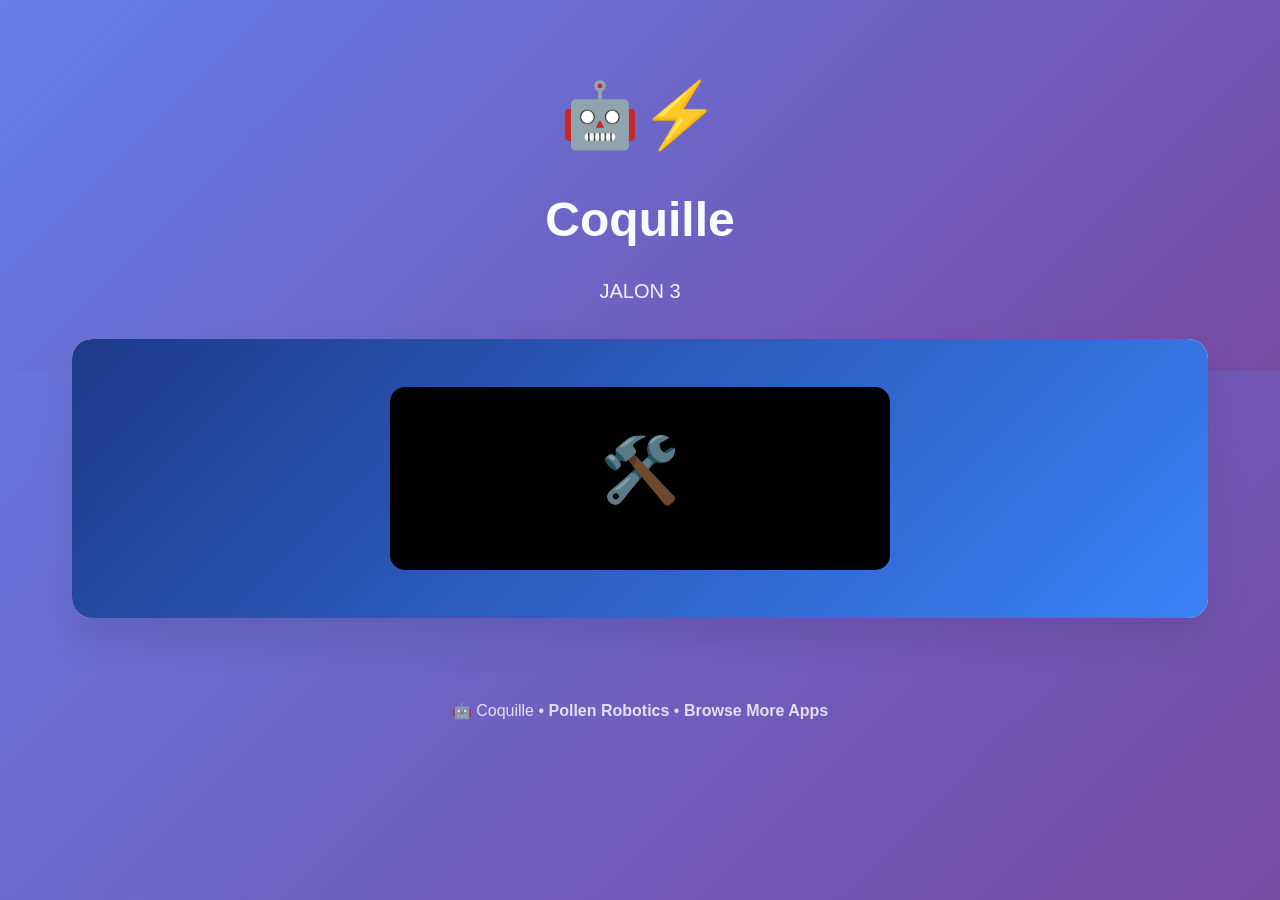
==== index.html @ ab1fe57e "Jalon 1 final : Code complet (PDF et videos ignores)" ====
<!doctype html>
<html>

<head>
	<meta charset="utf-8" />
	<meta name="viewport" content="width=device-width" />
	<title> Coquille </title>
	<link rel="stylesheet" href="style.css" />
</head>

<body>
	<div class="hero">
		<div class="hero-content">
			<div class="app-icon">🤖⚡</div>
			<h1> Coquille </h1>
			<p class="tagline">JALON 3</p>
		</div>
	</div>

	<div class="container">
		<div class="main-card">
			<div class="app-preview">
				<div class="preview-image">
					<div class="camera-feed">🛠️</div>
				</div>
			</div>
		</div>
	</div>

	<div class="footer">
		<p>
			🤖 Coquille •
			<a href="https://github.com/pollen-robotics" target="_blank">Pollen Robotics</a> •
			<a href="https://huggingface.co/spaces/pollen-robotics/reachy-mini-landing-page#apps" target="_blank">Browse
				More
				Apps</a>
		</p>
	</div>
</body>

</html>
---- style.css ----
* {
	margin: 0;
	padding: 0;
	box-sizing: border-box;
}

body {
	font-family: -apple-system, BlinkMacSystemFont, "Segoe UI", Roboto, "Helvetica Neue", Arial, sans-serif;
	line-height: 1.6;
	color: #333;
	background: linear-gradient(135deg, #667eea 0%, #764ba2 100%);
	min-height: 100vh;
}

.hero {
	background: linear-gradient(135deg, #667eea 0%, #764ba2 100%);
	color: white;
	padding: 4rem 2rem;
	text-align: center;
}

.hero-content {
	max-width: 800px;
	margin: 0 auto;
}

.app-icon {
	font-size: 4rem;
	margin-bottom: 1rem;
	display: inline-block;
}

.hero h1 {
	font-size: 3rem;
	font-weight: 700;
	margin-bottom: 1rem;
	background: linear-gradient(45deg, #fff, #f0f9ff);
	background-clip: text;
	-webkit-background-clip: text;
	-webkit-text-fill-color: transparent;
}

.tagline {
	font-size: 1.25rem;
	opacity: 0.9;
	max-width: 600px;
	margin: 0 auto;
}

.container {
	max-width: 1200px;
	margin: 0 auto;
	padding: 0 2rem;
	position: relative;
	z-index: 2;
}

.main-card {
	background: white;
	border-radius: 20px;
	box-shadow: 0 20px 40px rgba(0, 0, 0, 0.1);
	margin-top: -2rem;
	overflow: hidden;
	margin-bottom: 3rem;
}

.app-preview {
	background: linear-gradient(135deg, #1e3a8a, #3b82f6);
	padding: 3rem;
	color: white;
	text-align: center;
	position: relative;
}

.preview-image {
	background: #000;
	border-radius: 15px;
	padding: 2rem;
	max-width: 500px;
	margin: 0 auto;
	position: relative;
	overflow: hidden;
}

.camera-feed {
	font-size: 4rem;
	margin-bottom: 1rem;
	opacity: 0.7;
}

.detection-overlay {
	position: absolute;
	top: 50%;
	left: 50%;
	transform: translate(-50%, -50%);
	width: 100%;
}

.bbox {
	background: rgba(34, 197, 94, 0.9);
	color: white;
	padding: 0.5rem 1rem;
	border-radius: 8px;
	font-size: 0.9rem;
	font-weight: 600;
	margin: 0.5rem;
	display: inline-block;
	border: 2px solid #22c55e;
}

.app-details {
	padding: 3rem;
}

.app-details h2 {
	font-size: 2rem;
	color: #1e293b;
	margin-bottom: 2rem;
	text-align: center;
}

.template-info {
	display: grid;
	grid-template-columns: repeat(auto-fit, minmax(300px, 1fr));
	gap: 2rem;
	margin-bottom: 3rem;
}

.info-box {
	background: #f0f9ff;
	border: 2px solid #e0f2fe;
	border-radius: 12px;
	padding: 2rem;
}

.info-box h3 {
	color: #0c4a6e;
	margin-bottom: 1rem;
	font-size: 1.2rem;
}

.info-box p {
	color: #0369a1;
	line-height: 1.6;
}

.how-to-use {
	background: #fefce8;
	border: 2px solid #fde047;
	border-radius: 12px;
	padding: 2rem;
	margin-top: 3rem;
}

.how-to-use h3 {
	color: #a16207;
	margin-bottom: 1.5rem;
	font-size: 1.3rem;
	text-align: center;
}

.steps {
	display: flex;
	flex-direction: column;
	gap: 1.5rem;
}

.step {
	display: flex;
	align-items: flex-start;
	gap: 1rem;
}

.step-number {
	background: #eab308;
	color: white;
	width: 2rem;
	height: 2rem;
	border-radius: 50%;
	display: flex;
	align-items: center;
	justify-content: center;
	font-weight: bold;
	flex-shrink: 0;
}

.step h4 {
	color: #a16207;
	margin-bottom: 0.5rem;
	font-size: 1.1rem;
}

.step p {
	color: #ca8a04;
}

.download-card {
	background: white;
	border-radius: 20px;
	box-shadow: 0 20px 40px rgba(0, 0, 0, 0.1);
	padding: 3rem;
	text-align: center;
}

.download-card h2 {
	font-size: 2rem;
	color: #1e293b;
	margin-bottom: 1rem;
}

.download-card>p {
	color: #64748b;
	font-size: 1.1rem;
	margin-bottom: 2rem;
}

.dashboard-config {
	margin-bottom: 2rem;
	text-align: left;
	max-width: 400px;
	margin-left: auto;
	margin-right: auto;
}

.dashboard-config label {
	display: block;
	color: #374151;
	font-weight: 600;
	margin-bottom: 0.5rem;
}

.dashboard-config input {
	width: 100%;
	padding: 0.75rem 1rem;
	border: 2px solid #e5e7eb;
	border-radius: 8px;
	font-size: 0.95rem;
	transition: border-color 0.2s;
}

.dashboard-config input:focus {
	outline: none;
	border-color: #667eea;
}

.install-btn {
	background: linear-gradient(135deg, #667eea, #764ba2);
	color: white;
	border: none;
	padding: 1.25rem 3rem;
	border-radius: 16px;
	font-size: 1.2rem;
	font-weight: 700;
	cursor: pointer;
	transition: all 0.3s ease;
	display: inline-flex;
	align-items: center;
	gap: 0.75rem;
	margin-bottom: 2rem;
	box-shadow: 0 8px 25px rgba(102, 126, 234, 0.3);
}

.install-btn:hover:not(:disabled) {
	transform: translateY(-3px);
	box-shadow: 0 15px 35px rgba(102, 126, 234, 0.4);
}

.install-btn:disabled {
	opacity: 0.7;
	cursor: not-allowed;
	transform: none;
}

.manual-option {
	background: #f8fafc;
	border-radius: 12px;
	padding: 2rem;
	margin-top: 2rem;
}

.manual-option h3 {
	color: #1e293b;
	margin-bottom: 1rem;
	font-size: 1.2rem;
}

.manual-option>p {
	color: #64748b;
	margin-bottom: 1rem;
}

.btn-icon {
	font-size: 1.1rem;
}

.install-status {
	padding: 1rem;
	border-radius: 8px;
	font-size: 0.9rem;
	text-align: center;
	display: none;
	margin-top: 1rem;
}

.install-status.success {
	background: #dcfce7;
	color: #166534;
	border: 1px solid #bbf7d0;
}

.install-status.error {
	background: #fef2f2;
	color: #dc2626;
	border: 1px solid #fecaca;
}

.install-status.loading {
	background: #dbeafe;
	color: #1d4ed8;
	border: 1px solid #bfdbfe;
}

.install-status.info {
	background: #e0f2fe;
	color: #0369a1;
	border: 1px solid #7dd3fc;
}

.manual-install {
	background: #1f2937;
	border-radius: 8px;
	padding: 1rem;
	margin-bottom: 1rem;
	display: flex;
	align-items: center;
	gap: 1rem;
}

.manual-install code {
	color: #10b981;
	font-family: 'SF Mono', 'Monaco', 'Inconsolata', 'Roboto Mono', monospace;
	font-size: 0.85rem;
	flex: 1;
	overflow-x: auto;
}

.copy-btn {
	background: #374151;
	color: white;
	border: none;
	padding: 0.5rem 1rem;
	border-radius: 6px;
	font-size: 0.8rem;
	cursor: pointer;
	transition: background-color 0.2s;
}

.copy-btn:hover {
	background: #4b5563;
}

.manual-steps {
	color: #6b7280;
	font-size: 0.9rem;
	line-height: 1.8;
}

.footer {
	text-align: center;
	padding: 2rem;
	color: white;
	opacity: 0.8;
}

.footer a {
	color: white;
	text-decoration: none;
	font-weight: 600;
}

.footer a:hover {
	text-decoration: underline;
}

/* Responsive Design */
@media (max-width: 768px) {
	.hero {
		padding: 2rem 1rem;
	}

	.hero h1 {
		font-size: 2rem;
	}

	.container {
		padding: 0 1rem;
	}

	.app-details,
	.download-card {
		padding: 2rem;
	}

	.features-grid {
		grid-template-columns: 1fr;
	}

	.download-options {
		grid-template-columns: 1fr;
	}
}
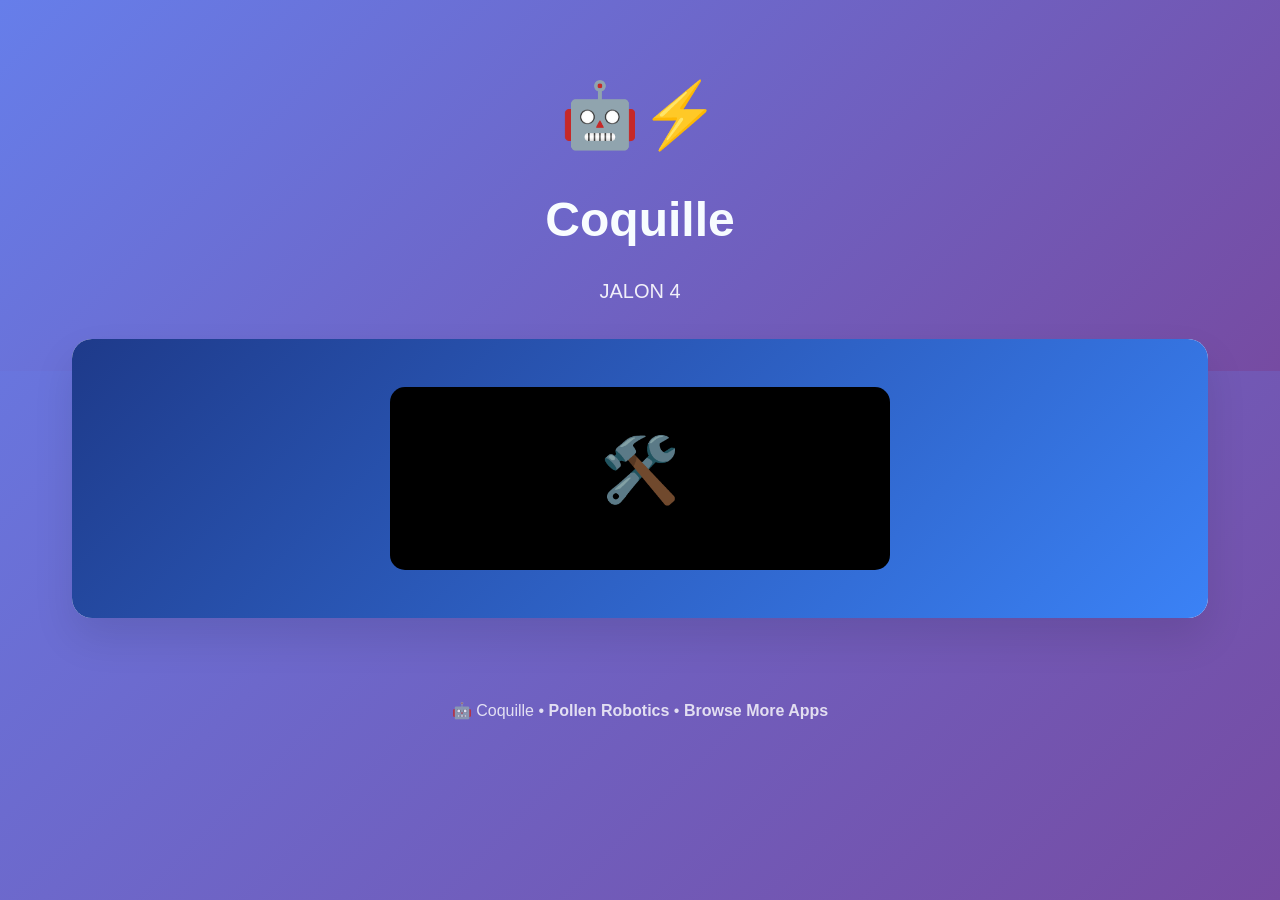
==== commit 7677ea81: "jalon 4" ====
--- a/index.html
+++ b/index.html
@@ -13,7 +13,7 @@
 		<div class="hero-content">
 			<div class="app-icon">🤖⚡</div>
 			<h1> Coquille </h1>
-			<p class="tagline">JALON 3</p>
+			<p class="tagline">JALON 4</p>
 		</div>
 	</div>
 
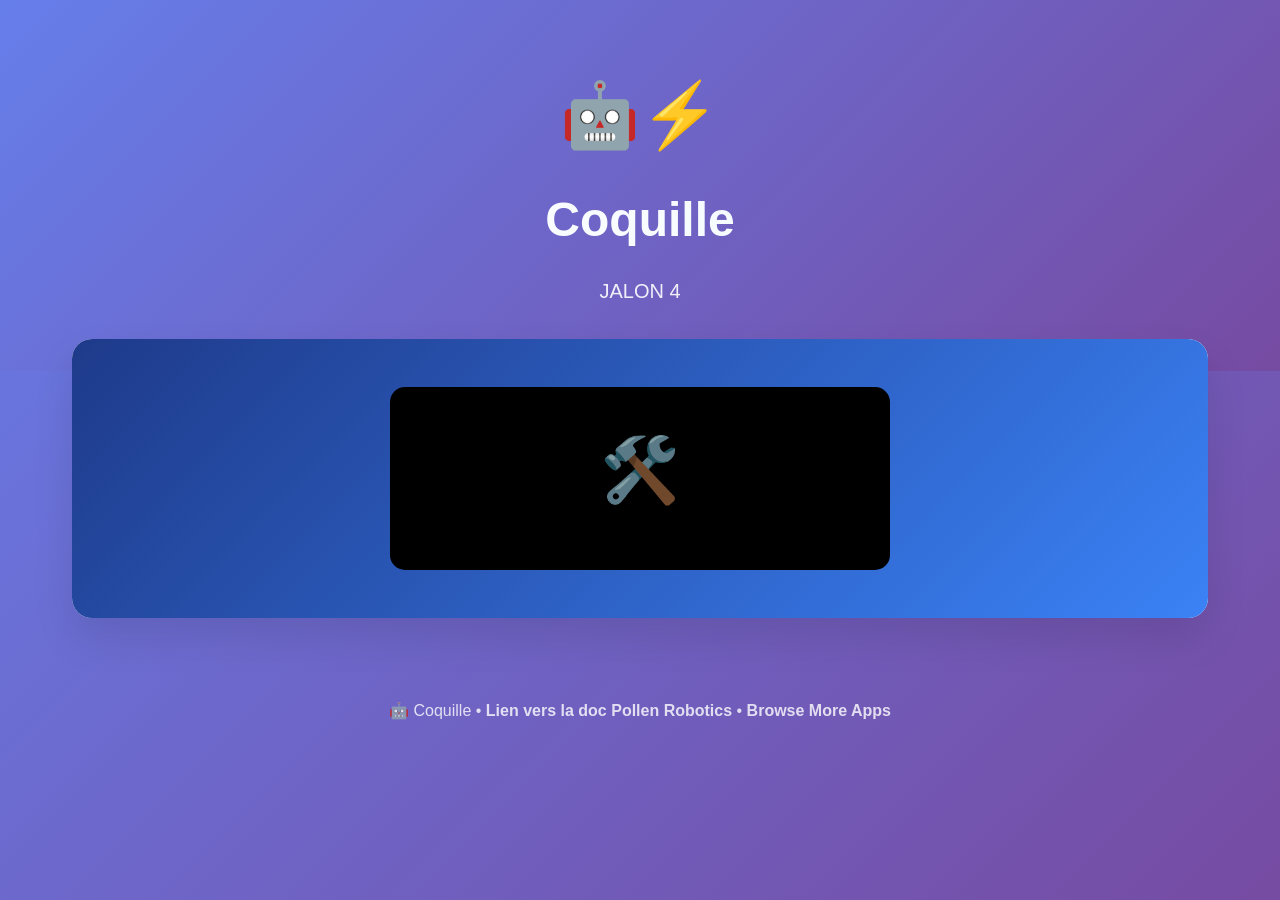
==== commit 63a90633: "Add documentation link and enable automatic video processing" ====
--- a/index.html
+++ b/index.html
@@ -30,6 +30,7 @@
 	<div class="footer">
 		<p>
 			🤖 Coquille •
+			<a href="" target="_blank">Lien vers la doc</a>
 			<a href="https://github.com/pollen-robotics" target="_blank">Pollen Robotics</a> •
 			<a href="https://huggingface.co/spaces/pollen-robotics/reachy-mini-landing-page#apps" target="_blank">Browse
 				More
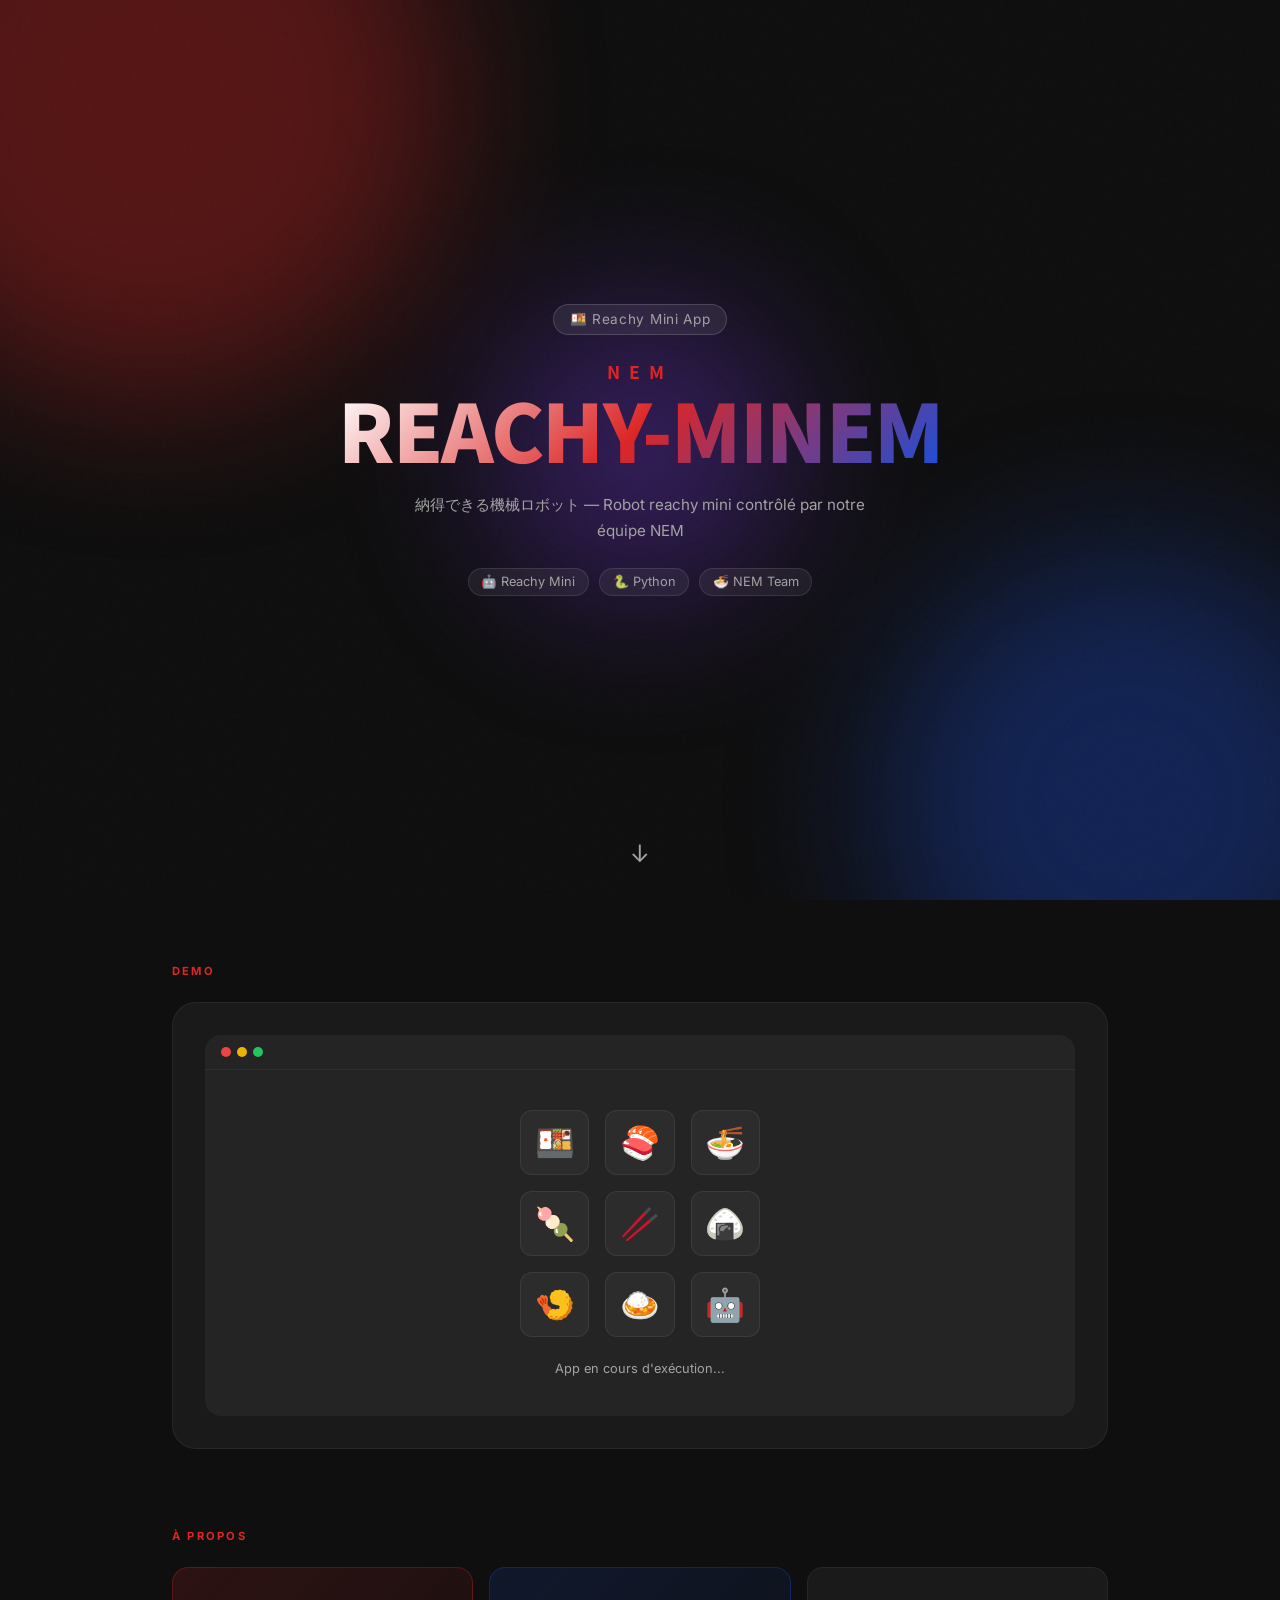
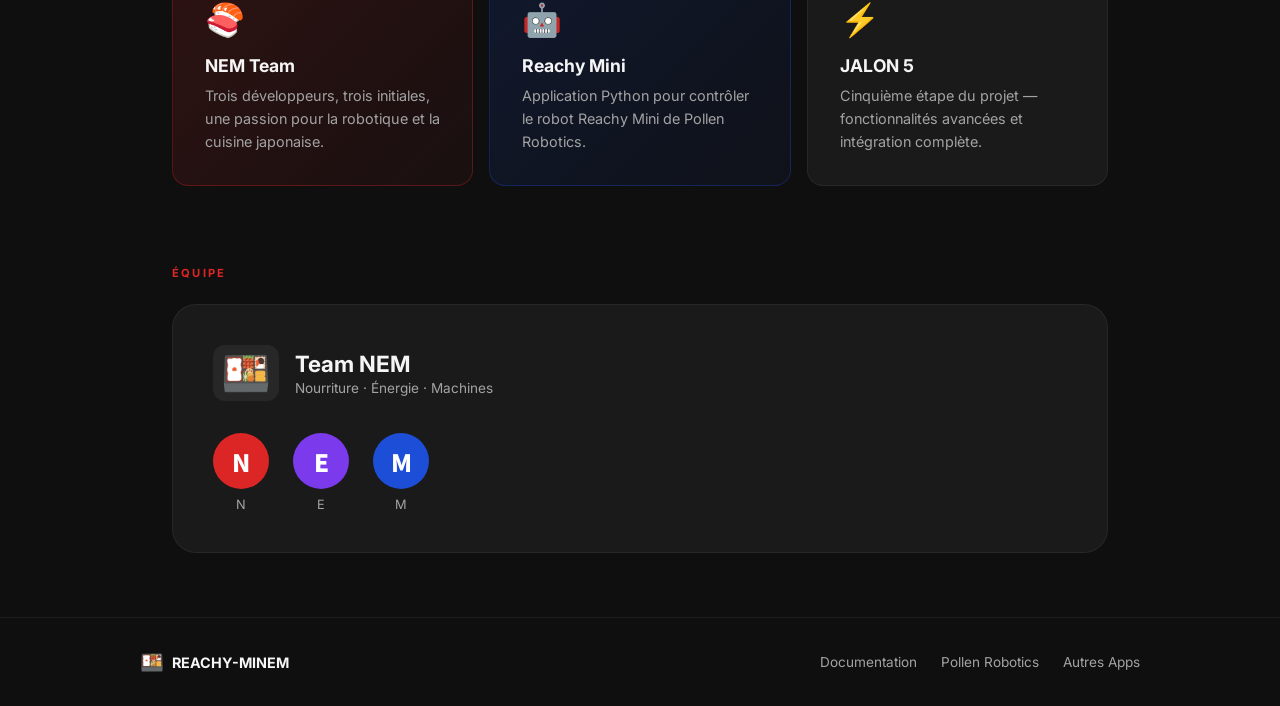
==== commit 9479c487: "interface web v1" ====
--- a/index.html
+++ b/index.html
@@ -1,42 +1,133 @@
 <!doctype html>
-<html>
+<html lang="fr">
 
 <head>
 	<meta charset="utf-8" />
-	<meta name="viewport" content="width=device-width" />
-	<title> Coquille </title>
+	<meta name="viewport" content="width=device-width, initial-scale=1.0" />
+	<title>REACHY-MINEM</title>
 	<link rel="stylesheet" href="style.css" />
+	<link href="https://fonts.googleapis.com/css2?family=Noto+Sans+JP:wght@400;700;900&family=Inter:wght@400;600;700&display=swap" rel="stylesheet">
 </head>
 
 <body>
-	<div class="hero">
+
+	<div class="noise-overlay"></div>
+
+	<header class="hero">
+		<div class="hero-bg">
+			<div class="circle c1"></div>
+			<div class="circle c2"></div>
+			<div class="circle c3"></div>
+		</div>
 		<div class="hero-content">
-			<div class="app-icon">🤖⚡</div>
-			<h1> Coquille </h1>
-			<p class="tagline">JALON 4</p>
+			<div class="badge">🍱 Reachy Mini App</div>
+			<h1 class="title">
+				<span class="title-nem">NEM</span>
+				<span class="title-main">REACHY-MINEM</span>
+			</h1>
+			<p class="subtitle">納得できる機械ロボット — Robot reachy mini contrôlé par notre équipe NEM</p>
+			<div class="tags">
+				<span class="tag">🤖 Reachy Mini</span>
+				<span class="tag">🐍 Python</span>
+				<span class="tag">🍜 NEM Team</span>
+			</div>
 		</div>
-	</div>
+		<div class="scroll-hint">↓</div>
+	</header>
 
-	<div class="container">
-		<div class="main-card">
-			<div class="app-preview">
-				<div class="preview-image">
-					<div class="camera-feed">🛠️</div>
+	<main class="container">
+
+		<section class="preview-section">
+			<div class="section-label">DEMO</div>
+			<div class="preview-card">
+				<div class="preview-inner">
+					<div class="preview-screen">
+						<div class="screen-dots">
+							<span></span><span></span><span></span>
+						</div>
+						<div class="screen-content">
+							<div class="food-grid">
+								<div class="food-item" style="--d:0s">🍱</div>
+								<div class="food-item" style="--d:.1s">🍣</div>
+								<div class="food-item" style="--d:.2s">🍜</div>
+								<div class="food-item" style="--d:.3s">🍡</div>
+								<div class="food-item" style="--d:.4s">🥢</div>
+								<div class="food-item" style="--d:.5s">🍙</div>
+								<div class="food-item" style="--d:.6s">🍤</div>
+								<div class="food-item" style="--d:.7s">🍛</div>
+								<div class="food-item" style="--d:.8s">🤖</div>
+							</div>
+							<p class="screen-caption">App en cours d'exécution...</p>
+						</div>
+					</div>
 				</div>
 			</div>
+		</section>
+
+		<section class="info-section">
+			<div class="section-label">À PROPOS</div>
+			<div class="info-grid">
+				<div class="info-card red">
+					<div class="info-icon">🍣</div>
+					<h3>NEM Team</h3>
+					<p>Trois développeurs, trois initiales, une passion pour la robotique et la cuisine japonaise.</p>
+				</div>
+				<div class="info-card blue">
+					<div class="info-icon">🤖</div>
+					<h3>Reachy Mini</h3>
+					<p>Application Python pour contrôler le robot Reachy Mini de Pollen Robotics.</p>
+				</div>
+				<div class="info-card dark">
+					<div class="info-icon">⚡</div>
+					<h3>JALON 5</h3>
+					<p>Cinquième étape du projet — fonctionnalités avancées et intégration complète.</p>
+				</div>
+			</div>
+		</section>
+
+		<section class="team-section">
+			<div class="section-label">ÉQUIPE</div>
+			<div class="team-card">
+				<div class="team-header">
+					<span class="team-emoji">🍱</span>
+					<div>
+						<h2>Team NEM</h2>
+						<p>Nourriture · Énergie · Machines</p>
+					</div>
+				</div>
+				<div class="team-members">
+					<div class="member">
+						<div class="member-avatar" style="background: var(--red)">N</div>
+						<span>N</span>
+					</div>
+					<div class="member">
+						<div class="member-avatar" style="background: #7c3aed">E</div>
+						<span>E</span>
+					</div>
+					<div class="member">
+						<div class="member-avatar" style="background: var(--blue)">M</div>
+						<span>M</span>
+					</div>
+				</div>
+			</div>
+		</section>
+
+	</main>
+
+	<footer class="footer">
+		<div class="footer-inner">
+			<div class="footer-brand">
+				<span class="footer-emoji">🍱</span>
+				<span>REACHY-MINEM</span>
+			</div>
+			<div class="footer-links">
+				<a href="" target="_blank">Documentation</a>
+				<a href="https://github.com/pollen-robotics" target="_blank">Pollen Robotics</a>
+				<a href="https://huggingface.co/spaces/pollen-robotics/reachy-mini-landing-page#apps" target="_blank">Autres Apps</a>
+			</div>
 		</div>
-	</div>
+	</footer>
 
-	<div class="footer">
-		<p>
-			🤖 Coquille •
-			<a href="" target="_blank">Lien vers la doc</a>
-			<a href="https://github.com/pollen-robotics" target="_blank">Pollen Robotics</a> •
-			<a href="https://huggingface.co/spaces/pollen-robotics/reachy-mini-landing-page#apps" target="_blank">Browse
-				More
-				Apps</a>
-		</p>
-	</div>
 </body>
 
-</html>+</html>
--- a/style.css
+++ b/style.css
@@ -1,3 +1,16 @@
+:root {
+	--red: #dc2626;
+	--red-dark: #991b1b;
+	--blue: #1d4ed8;
+	--blue-dark: #1e3a8a;
+	--dark: #0f0f0f;
+	--dark2: #1a1a1a;
+	--dark3: #242424;
+	--text: #f5f5f5;
+	--text-muted: #a3a3a3;
+	--radius: 16px;
+}
+
 * {
 	margin: 0;
 	padding: 0;
@@ -5,407 +18,438 @@
 }
 
 body {
-	font-family: -apple-system, BlinkMacSystemFont, "Segoe UI", Roboto, "Helvetica Neue", Arial, sans-serif;
-	line-height: 1.6;
-	color: #333;
-	background: linear-gradient(135deg, #667eea 0%, #764ba2 100%);
+	font-family: 'Inter', -apple-system, BlinkMacSystemFont, sans-serif;
+	background: var(--dark);
+	color: var(--text);
 	min-height: 100vh;
-}
+	overflow-x: hidden;
+}
+
+/* Bruit de fond subtil */
+.noise-overlay {
+	position: fixed;
+	inset: 0;
+	background-image: url("data:image/svg+xml,%3Csvg viewBox='0 0 256 256' xmlns='http://www.w3.org/2000/svg'%3E%3Cfilter id='noise'%3E%3CfeTurbulence type='fractalNoise' baseFrequency='0.9' numOctaves='4' stitchTiles='stitch'/%3E%3C/filter%3E%3Crect width='100%25' height='100%25' filter='url(%23noise)' opacity='0.03'/%3E%3C/svg%3E");
+	pointer-events: none;
+	z-index: 0;
+	opacity: 0.4;
+}
+
+/* ── HERO ─────────────────────────────────── */
 
 .hero {
-	background: linear-gradient(135deg, #667eea 0%, #764ba2 100%);
-	color: white;
+	position: relative;
+	min-height: 100vh;
+	display: flex;
+	flex-direction: column;
+	align-items: center;
+	justify-content: center;
+	text-align: center;
 	padding: 4rem 2rem;
-	text-align: center;
-}
-
-.hero-content {
-	max-width: 800px;
-	margin: 0 auto;
-}
-
-.app-icon {
-	font-size: 4rem;
-	margin-bottom: 1rem;
-	display: inline-block;
-}
-
-.hero h1 {
-	font-size: 3rem;
-	font-weight: 700;
-	margin-bottom: 1rem;
-	background: linear-gradient(45deg, #fff, #f0f9ff);
-	background-clip: text;
-	-webkit-background-clip: text;
-	-webkit-text-fill-color: transparent;
-}
-
-.tagline {
-	font-size: 1.25rem;
-	opacity: 0.9;
-	max-width: 600px;
-	margin: 0 auto;
-}
-
-.container {
-	max-width: 1200px;
-	margin: 0 auto;
-	padding: 0 2rem;
-	position: relative;
-	z-index: 2;
-}
-
-.main-card {
-	background: white;
-	border-radius: 20px;
-	box-shadow: 0 20px 40px rgba(0, 0, 0, 0.1);
-	margin-top: -2rem;
 	overflow: hidden;
-	margin-bottom: 3rem;
-}
-
-.app-preview {
-	background: linear-gradient(135deg, #1e3a8a, #3b82f6);
-	padding: 3rem;
-	color: white;
-	text-align: center;
-	position: relative;
-}
-
-.preview-image {
-	background: #000;
-	border-radius: 15px;
-	padding: 2rem;
-	max-width: 500px;
-	margin: 0 auto;
-	position: relative;
-	overflow: hidden;
-}
-
-.camera-feed {
-	font-size: 4rem;
-	margin-bottom: 1rem;
-	opacity: 0.7;
-}
-
-.detection-overlay {
+}
+
+.hero-bg {
 	position: absolute;
+	inset: 0;
+	z-index: 0;
+}
+
+.circle {
+	position: absolute;
+	border-radius: 50%;
+	filter: blur(80px);
+	opacity: 0.35;
+}
+
+.c1 {
+	width: 600px;
+	height: 600px;
+	background: var(--red);
+	top: -200px;
+	left: -150px;
+	animation: drift 8s ease-in-out infinite alternate;
+}
+
+.c2 {
+	width: 500px;
+	height: 500px;
+	background: var(--blue);
+	bottom: -150px;
+	right: -100px;
+	animation: drift 10s ease-in-out infinite alternate-reverse;
+}
+
+.c3 {
+	width: 300px;
+	height: 300px;
+	background: #7c3aed;
 	top: 50%;
 	left: 50%;
 	transform: translate(-50%, -50%);
-	width: 100%;
-}
-
-.bbox {
-	background: rgba(34, 197, 94, 0.9);
+	animation: drift 6s ease-in-out infinite alternate;
+}
+
+@keyframes drift {
+	from { transform: translate(0, 0) scale(1); }
+	to   { transform: translate(30px, 20px) scale(1.05); }
+}
+
+.hero-content {
+	position: relative;
+	z-index: 1;
+	max-width: 700px;
+}
+
+.badge {
+	display: inline-block;
+	background: rgba(255,255,255,0.08);
+	border: 1px solid rgba(255,255,255,0.15);
+	backdrop-filter: blur(10px);
+	padding: 0.4rem 1rem;
+	border-radius: 999px;
+	font-size: 0.85rem;
+	letter-spacing: 0.05em;
+	margin-bottom: 1.5rem;
+	color: var(--text-muted);
+}
+
+.title {
+	display: flex;
+	flex-direction: column;
+	align-items: center;
+	gap: 0.25rem;
+	margin-bottom: 1.5rem;
+}
+
+.title-nem {
+	font-family: 'Noto Sans JP', sans-serif;
+	font-size: 1.1rem;
+	font-weight: 700;
+	letter-spacing: 0.5em;
+	color: var(--red);
+	text-transform: uppercase;
+}
+
+.title-main {
+	font-family: 'Noto Sans JP', sans-serif;
+	font-size: clamp(2.5rem, 8vw, 5rem);
+	font-weight: 900;
+	letter-spacing: -0.02em;
+	line-height: 1;
+	background: linear-gradient(135deg, #fff 0%, #dc2626 50%, #1d4ed8 100%);
+	-webkit-background-clip: text;
+	-webkit-text-fill-color: transparent;
+	background-clip: text;
+}
+
+.subtitle {
+	font-size: 0.95rem;
+	color: var(--text-muted);
+	max-width: 500px;
+	margin: 0 auto 1.5rem;
+	line-height: 1.7;
+}
+
+.tags {
+	display: flex;
+	gap: 0.6rem;
+	justify-content: center;
+	flex-wrap: wrap;
+}
+
+.tag {
+	background: rgba(255,255,255,0.06);
+	border: 1px solid rgba(255,255,255,0.1);
+	padding: 0.35rem 0.8rem;
+	border-radius: 999px;
+	font-size: 0.8rem;
+	color: var(--text-muted);
+	transition: all 0.2s;
+}
+
+.tag:hover {
+	background: rgba(255,255,255,0.12);
+	color: var(--text);
+}
+
+.scroll-hint {
+	position: absolute;
+	bottom: 2rem;
+	left: 50%;
+	transform: translateX(-50%);
+	font-size: 1.5rem;
+	color: var(--text-muted);
+	animation: bounce 2s ease-in-out infinite;
+	z-index: 1;
+}
+
+@keyframes bounce {
+	0%, 100% { transform: translateX(-50%) translateY(0); }
+	50%       { transform: translateX(-50%) translateY(8px); }
+}
+
+/* ── CONTAINER ────────────────────────────── */
+
+.container {
+	max-width: 1000px;
+	margin: 0 auto;
+	padding: 4rem 2rem;
+	display: flex;
+	flex-direction: column;
+	gap: 5rem;
+}
+
+.section-label {
+	font-size: 0.7rem;
+	font-weight: 700;
+	letter-spacing: 0.2em;
+	color: var(--red);
+	text-transform: uppercase;
+	margin-bottom: 1.5rem;
+}
+
+/* ── PREVIEW ──────────────────────────────── */
+
+.preview-card {
+	background: var(--dark2);
+	border: 1px solid rgba(255,255,255,0.06);
+	border-radius: 24px;
+	padding: 2rem;
+	overflow: hidden;
+}
+
+.preview-inner {
+	background: var(--dark3);
+	border-radius: var(--radius);
+	overflow: hidden;
+}
+
+.screen-dots {
+	display: flex;
+	gap: 6px;
+	padding: 0.75rem 1rem;
+	border-bottom: 1px solid rgba(255,255,255,0.05);
+}
+
+.screen-dots span {
+	width: 10px;
+	height: 10px;
+	border-radius: 50%;
+	background: rgba(255,255,255,0.15);
+}
+
+.screen-dots span:nth-child(1) { background: #ef4444; }
+.screen-dots span:nth-child(2) { background: #eab308; }
+.screen-dots span:nth-child(3) { background: #22c55e; }
+
+.screen-content {
+	padding: 2.5rem;
+	text-align: center;
+}
+
+.food-grid {
+	display: grid;
+	grid-template-columns: repeat(3, 1fr);
+	gap: 1rem;
+	max-width: 240px;
+	margin: 0 auto 1.5rem;
+}
+
+.food-item {
+	font-size: 2rem;
+	background: rgba(255,255,255,0.04);
+	border: 1px solid rgba(255,255,255,0.07);
+	border-radius: 12px;
+	padding: 0.75rem;
+	animation: pop 3s ease-in-out infinite;
+	animation-delay: var(--d);
+}
+
+@keyframes pop {
+	0%, 100% { transform: scale(1); }
+	50%       { transform: scale(1.1); }
+}
+
+.screen-caption {
+	font-size: 0.8rem;
+	color: var(--text-muted);
+}
+
+/* ── INFO CARDS ───────────────────────────── */
+
+.info-grid {
+	display: grid;
+	grid-template-columns: repeat(auto-fit, minmax(250px, 1fr));
+	gap: 1rem;
+}
+
+.info-card {
+	border-radius: var(--radius);
+	padding: 2rem;
+	border: 1px solid rgba(255,255,255,0.06);
+	transition: transform 0.2s, border-color 0.2s;
+}
+
+.info-card:hover {
+	transform: translateY(-4px);
+}
+
+.info-card.red {
+	background: linear-gradient(135deg, rgba(220,38,38,0.15), rgba(220,38,38,0.05));
+	border-color: rgba(220,38,38,0.3);
+}
+
+.info-card.blue {
+	background: linear-gradient(135deg, rgba(29,78,216,0.15), rgba(29,78,216,0.05));
+	border-color: rgba(29,78,216,0.3);
+}
+
+.info-card.dark {
+	background: var(--dark2);
+}
+
+.info-icon {
+	font-size: 2rem;
+	margin-bottom: 1rem;
+}
+
+.info-card h3 {
+	font-size: 1.1rem;
+	font-weight: 700;
+	margin-bottom: 0.5rem;
+}
+
+.info-card p {
+	font-size: 0.9rem;
+	color: var(--text-muted);
+	line-height: 1.6;
+}
+
+/* ── TEAM ─────────────────────────────────── */
+
+.team-card {
+	background: var(--dark2);
+	border: 1px solid rgba(255,255,255,0.06);
+	border-radius: 24px;
+	padding: 2.5rem;
+}
+
+.team-header {
+	display: flex;
+	align-items: center;
+	gap: 1rem;
+	margin-bottom: 2rem;
+}
+
+.team-emoji {
+	font-size: 2.5rem;
+	background: rgba(255,255,255,0.06);
+	border-radius: 12px;
+	padding: 0.5rem;
+	line-height: 1;
+}
+
+.team-header h2 {
+	font-size: 1.4rem;
+	font-weight: 700;
+}
+
+.team-header p {
+	font-size: 0.85rem;
+	color: var(--text-muted);
+	margin-top: 0.2rem;
+}
+
+.team-members {
+	display: flex;
+	gap: 1.5rem;
+}
+
+.member {
+	display: flex;
+	flex-direction: column;
+	align-items: center;
+	gap: 0.5rem;
+}
+
+.member-avatar {
+	width: 56px;
+	height: 56px;
+	border-radius: 50%;
+	display: flex;
+	align-items: center;
+	justify-content: center;
+	font-size: 1.5rem;
+	font-weight: 900;
+	font-family: 'Noto Sans JP', sans-serif;
 	color: white;
-	padding: 0.5rem 1rem;
-	border-radius: 8px;
+}
+
+.member span {
+	font-size: 0.8rem;
+	color: var(--text-muted);
+}
+
+/* ── FOOTER ───────────────────────────────── */
+
+.footer {
+	border-top: 1px solid rgba(255,255,255,0.06);
+	padding: 2rem;
+}
+
+.footer-inner {
+	max-width: 1000px;
+	margin: 0 auto;
+	display: flex;
+	align-items: center;
+	justify-content: space-between;
+	flex-wrap: wrap;
+	gap: 1rem;
+}
+
+.footer-brand {
+	display: flex;
+	align-items: center;
+	gap: 0.5rem;
+	font-weight: 700;
 	font-size: 0.9rem;
-	font-weight: 600;
-	margin: 0.5rem;
-	display: inline-block;
-	border: 2px solid #22c55e;
-}
-
-.app-details {
-	padding: 3rem;
-}
-
-.app-details h2 {
-	font-size: 2rem;
-	color: #1e293b;
-	margin-bottom: 2rem;
-	text-align: center;
-}
-
-.template-info {
-	display: grid;
-	grid-template-columns: repeat(auto-fit, minmax(300px, 1fr));
-	gap: 2rem;
-	margin-bottom: 3rem;
-}
-
-.info-box {
-	background: #f0f9ff;
-	border: 2px solid #e0f2fe;
-	border-radius: 12px;
-	padding: 2rem;
-}
-
-.info-box h3 {
-	color: #0c4a6e;
-	margin-bottom: 1rem;
+}
+
+.footer-emoji {
 	font-size: 1.2rem;
 }
 
-.info-box p {
-	color: #0369a1;
-	line-height: 1.6;
-}
-
-.how-to-use {
-	background: #fefce8;
-	border: 2px solid #fde047;
-	border-radius: 12px;
-	padding: 2rem;
-	margin-top: 3rem;
-}
-
-.how-to-use h3 {
-	color: #a16207;
-	margin-bottom: 1.5rem;
-	font-size: 1.3rem;
-	text-align: center;
-}
-
-.steps {
-	display: flex;
-	flex-direction: column;
+.footer-links {
+	display: flex;
 	gap: 1.5rem;
-}
-
-.step {
-	display: flex;
-	align-items: flex-start;
-	gap: 1rem;
-}
-
-.step-number {
-	background: #eab308;
-	color: white;
-	width: 2rem;
-	height: 2rem;
-	border-radius: 50%;
-	display: flex;
-	align-items: center;
-	justify-content: center;
-	font-weight: bold;
-	flex-shrink: 0;
-}
-
-.step h4 {
-	color: #a16207;
-	margin-bottom: 0.5rem;
-	font-size: 1.1rem;
-}
-
-.step p {
-	color: #ca8a04;
-}
-
-.download-card {
-	background: white;
-	border-radius: 20px;
-	box-shadow: 0 20px 40px rgba(0, 0, 0, 0.1);
-	padding: 3rem;
-	text-align: center;
-}
-
-.download-card h2 {
-	font-size: 2rem;
-	color: #1e293b;
-	margin-bottom: 1rem;
-}
-
-.download-card>p {
-	color: #64748b;
-	font-size: 1.1rem;
-	margin-bottom: 2rem;
-}
-
-.dashboard-config {
-	margin-bottom: 2rem;
-	text-align: left;
-	max-width: 400px;
-	margin-left: auto;
-	margin-right: auto;
-}
-
-.dashboard-config label {
-	display: block;
-	color: #374151;
-	font-weight: 600;
-	margin-bottom: 0.5rem;
-}
-
-.dashboard-config input {
-	width: 100%;
-	padding: 0.75rem 1rem;
-	border: 2px solid #e5e7eb;
-	border-radius: 8px;
-	font-size: 0.95rem;
-	transition: border-color 0.2s;
-}
-
-.dashboard-config input:focus {
-	outline: none;
-	border-color: #667eea;
-}
-
-.install-btn {
-	background: linear-gradient(135deg, #667eea, #764ba2);
-	color: white;
-	border: none;
-	padding: 1.25rem 3rem;
-	border-radius: 16px;
-	font-size: 1.2rem;
-	font-weight: 700;
-	cursor: pointer;
-	transition: all 0.3s ease;
-	display: inline-flex;
-	align-items: center;
-	gap: 0.75rem;
-	margin-bottom: 2rem;
-	box-shadow: 0 8px 25px rgba(102, 126, 234, 0.3);
-}
-
-.install-btn:hover:not(:disabled) {
-	transform: translateY(-3px);
-	box-shadow: 0 15px 35px rgba(102, 126, 234, 0.4);
-}
-
-.install-btn:disabled {
-	opacity: 0.7;
-	cursor: not-allowed;
-	transform: none;
-}
-
-.manual-option {
-	background: #f8fafc;
-	border-radius: 12px;
-	padding: 2rem;
-	margin-top: 2rem;
-}
-
-.manual-option h3 {
-	color: #1e293b;
-	margin-bottom: 1rem;
-	font-size: 1.2rem;
-}
-
-.manual-option>p {
-	color: #64748b;
-	margin-bottom: 1rem;
-}
-
-.btn-icon {
-	font-size: 1.1rem;
-}
-
-.install-status {
-	padding: 1rem;
-	border-radius: 8px;
-	font-size: 0.9rem;
-	text-align: center;
-	display: none;
-	margin-top: 1rem;
-}
-
-.install-status.success {
-	background: #dcfce7;
-	color: #166534;
-	border: 1px solid #bbf7d0;
-}
-
-.install-status.error {
-	background: #fef2f2;
-	color: #dc2626;
-	border: 1px solid #fecaca;
-}
-
-.install-status.loading {
-	background: #dbeafe;
-	color: #1d4ed8;
-	border: 1px solid #bfdbfe;
-}
-
-.install-status.info {
-	background: #e0f2fe;
-	color: #0369a1;
-	border: 1px solid #7dd3fc;
-}
-
-.manual-install {
-	background: #1f2937;
-	border-radius: 8px;
-	padding: 1rem;
-	margin-bottom: 1rem;
-	display: flex;
-	align-items: center;
-	gap: 1rem;
-}
-
-.manual-install code {
-	color: #10b981;
-	font-family: 'SF Mono', 'Monaco', 'Inconsolata', 'Roboto Mono', monospace;
+	flex-wrap: wrap;
+}
+
+.footer-links a {
+	color: var(--text-muted);
+	text-decoration: none;
 	font-size: 0.85rem;
-	flex: 1;
-	overflow-x: auto;
-}
-
-.copy-btn {
-	background: #374151;
-	color: white;
-	border: none;
-	padding: 0.5rem 1rem;
-	border-radius: 6px;
-	font-size: 0.8rem;
-	cursor: pointer;
-	transition: background-color 0.2s;
-}
-
-.copy-btn:hover {
-	background: #4b5563;
-}
-
-.manual-steps {
-	color: #6b7280;
-	font-size: 0.9rem;
-	line-height: 1.8;
-}
-
-.footer {
-	text-align: center;
-	padding: 2rem;
-	color: white;
-	opacity: 0.8;
-}
-
-.footer a {
-	color: white;
-	text-decoration: none;
-	font-weight: 600;
-}
-
-.footer a:hover {
-	text-decoration: underline;
-}
-
-/* Responsive Design */
-@media (max-width: 768px) {
-	.hero {
-		padding: 2rem 1rem;
+	transition: color 0.2s;
+}
+
+.footer-links a:hover {
+	color: var(--text);
+}
+
+/* ── RESPONSIVE ───────────────────────────── */
+
+@media (max-width: 640px) {
+	.title-main {
+		font-size: 2.8rem;
 	}
 
-	.hero h1 {
-		font-size: 2rem;
+	.team-members {
+		flex-wrap: wrap;
 	}
 
-	.container {
-		padding: 0 1rem;
+	.footer-inner {
+		flex-direction: column;
+		text-align: center;
 	}
-
-	.app-details,
-	.download-card {
-		padding: 2rem;
-	}
-
-	.features-grid {
-		grid-template-columns: 1fr;
-	}
-
-	.download-options {
-		grid-template-columns: 1fr;
-	}
-}+}
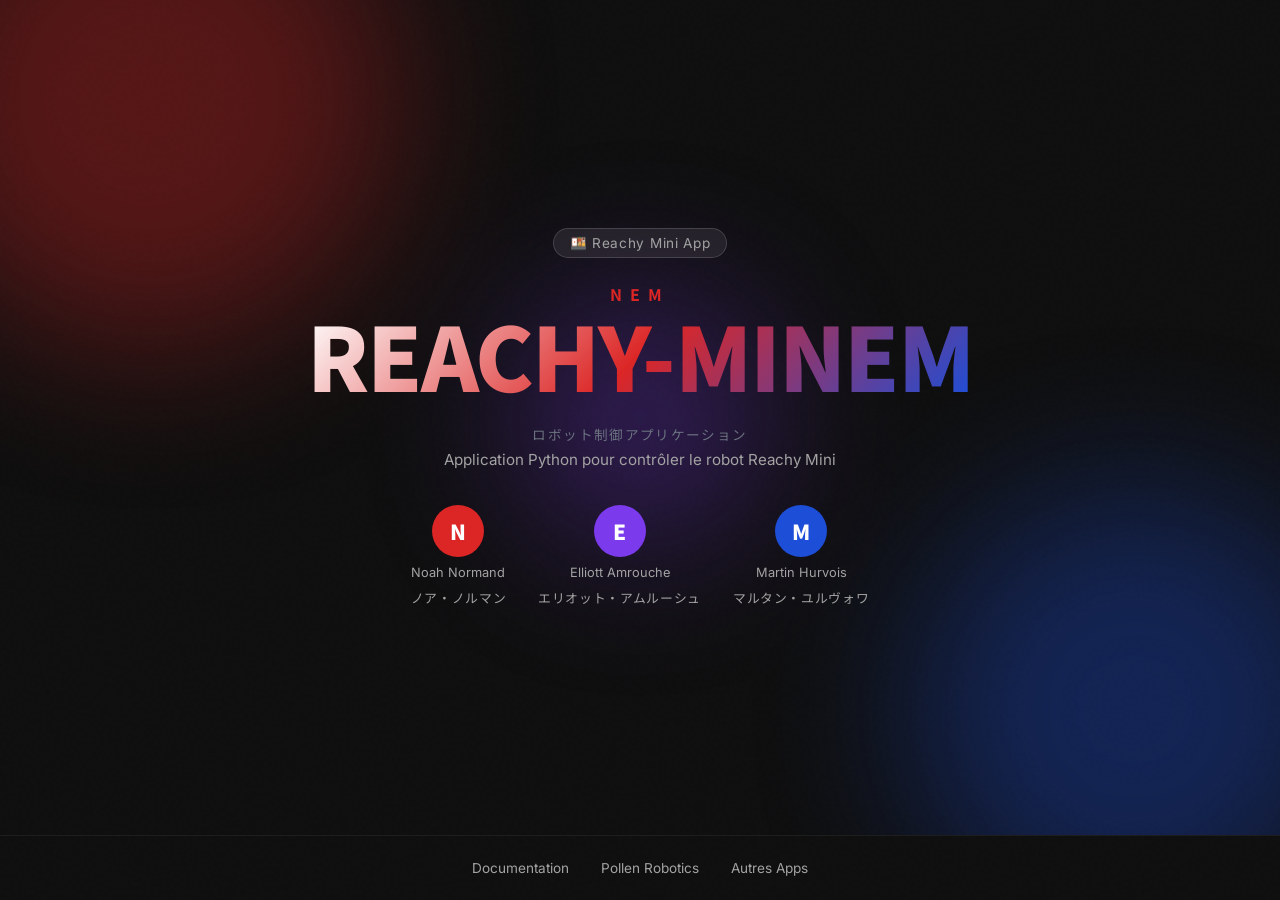
==== commit b962760a: "app web v2" ====
--- a/index.html
+++ b/index.html
@@ -13,7 +13,7 @@
 
 	<div class="noise-overlay"></div>
 
-	<header class="hero">
+	<div class="hero">
 		<div class="hero-bg">
 			<div class="circle c1"></div>
 			<div class="circle c2"></div>
@@ -25,107 +25,34 @@
 				<span class="title-nem">NEM</span>
 				<span class="title-main">REACHY-MINEM</span>
 			</h1>
-			<p class="subtitle">納得できる機械ロボット — Robot reachy mini contrôlé par notre équipe NEM</p>
-			<div class="tags">
-				<span class="tag">🤖 Reachy Mini</span>
-				<span class="tag">🐍 Python</span>
-				<span class="tag">🍜 NEM Team</span>
+			<p class="subtitle">
+				<span class="jp">ロボット制御アプリケーション</span><br>
+				Application Python pour contrôler le robot Reachy Mini
+			</p>
+			<div class="team">
+				<div class="member">
+					<div class="avatar" style="background: var(--red)">N</div>
+					<span>Noah Normand</span>
+					<span class="member-jp">ノア・ノルマン</span>
+				</div>
+				<div class="member">
+					<div class="avatar" style="background: #7c3aed">E</div>
+					<span>Elliott Amrouche</span>
+					<span class="member-jp">エリオット・アムルーシュ</span>
+				</div>
+				<div class="member">
+					<div class="avatar" style="background: var(--blue)">M</div>
+					<span>Martin Hurvois</span>
+					<span class="member-jp">マルタン・ユルヴォワ</span>
+				</div>
 			</div>
 		</div>
-		<div class="scroll-hint">↓</div>
-	</header>
-
-	<main class="container">
-
-		<section class="preview-section">
-			<div class="section-label">DEMO</div>
-			<div class="preview-card">
-				<div class="preview-inner">
-					<div class="preview-screen">
-						<div class="screen-dots">
-							<span></span><span></span><span></span>
-						</div>
-						<div class="screen-content">
-							<div class="food-grid">
-								<div class="food-item" style="--d:0s">🍱</div>
-								<div class="food-item" style="--d:.1s">🍣</div>
-								<div class="food-item" style="--d:.2s">🍜</div>
-								<div class="food-item" style="--d:.3s">🍡</div>
-								<div class="food-item" style="--d:.4s">🥢</div>
-								<div class="food-item" style="--d:.5s">🍙</div>
-								<div class="food-item" style="--d:.6s">🍤</div>
-								<div class="food-item" style="--d:.7s">🍛</div>
-								<div class="food-item" style="--d:.8s">🤖</div>
-							</div>
-							<p class="screen-caption">App en cours d'exécution...</p>
-						</div>
-					</div>
-				</div>
-			</div>
-		</section>
-
-		<section class="info-section">
-			<div class="section-label">À PROPOS</div>
-			<div class="info-grid">
-				<div class="info-card red">
-					<div class="info-icon">🍣</div>
-					<h3>NEM Team</h3>
-					<p>Trois développeurs, trois initiales, une passion pour la robotique et la cuisine japonaise.</p>
-				</div>
-				<div class="info-card blue">
-					<div class="info-icon">🤖</div>
-					<h3>Reachy Mini</h3>
-					<p>Application Python pour contrôler le robot Reachy Mini de Pollen Robotics.</p>
-				</div>
-				<div class="info-card dark">
-					<div class="info-icon">⚡</div>
-					<h3>JALON 5</h3>
-					<p>Cinquième étape du projet — fonctionnalités avancées et intégration complète.</p>
-				</div>
-			</div>
-		</section>
-
-		<section class="team-section">
-			<div class="section-label">ÉQUIPE</div>
-			<div class="team-card">
-				<div class="team-header">
-					<span class="team-emoji">🍱</span>
-					<div>
-						<h2>Team NEM</h2>
-						<p>Nourriture · Énergie · Machines</p>
-					</div>
-				</div>
-				<div class="team-members">
-					<div class="member">
-						<div class="member-avatar" style="background: var(--red)">N</div>
-						<span>N</span>
-					</div>
-					<div class="member">
-						<div class="member-avatar" style="background: #7c3aed">E</div>
-						<span>E</span>
-					</div>
-					<div class="member">
-						<div class="member-avatar" style="background: var(--blue)">M</div>
-						<span>M</span>
-					</div>
-				</div>
-			</div>
-		</section>
-
-	</main>
+	</div>
 
 	<footer class="footer">
-		<div class="footer-inner">
-			<div class="footer-brand">
-				<span class="footer-emoji">🍱</span>
-				<span>REACHY-MINEM</span>
-			</div>
-			<div class="footer-links">
-				<a href="" target="_blank">Documentation</a>
-				<a href="https://github.com/pollen-robotics" target="_blank">Pollen Robotics</a>
-				<a href="https://huggingface.co/spaces/pollen-robotics/reachy-mini-landing-page#apps" target="_blank">Autres Apps</a>
-			</div>
-		</div>
+		<a href="" target="_blank">Documentation</a>
+		<a href="https://github.com/pollen-robotics" target="_blank">Pollen Robotics</a>
+		<a href="https://huggingface.co/spaces/pollen-robotics/reachy-mini-landing-page#apps" target="_blank">Autres Apps</a>
 	</footer>
 
 </body>
--- a/style.css
+++ b/style.css
@@ -1,14 +1,6 @@
 :root {
 	--red: #dc2626;
-	--red-dark: #991b1b;
 	--blue: #1d4ed8;
-	--blue-dark: #1e3a8a;
-	--dark: #0f0f0f;
-	--dark2: #1a1a1a;
-	--dark3: #242424;
-	--text: #f5f5f5;
-	--text-muted: #a3a3a3;
-	--radius: 16px;
 }
 
 * {
@@ -19,13 +11,13 @@
 
 body {
 	font-family: 'Inter', -apple-system, BlinkMacSystemFont, sans-serif;
-	background: var(--dark);
-	color: var(--text);
+	background: #0f0f0f;
+	color: #f5f5f5;
 	min-height: 100vh;
-	overflow-x: hidden;
-}
-
-/* Bruit de fond subtil */
+	display: flex;
+	flex-direction: column;
+}
+
 .noise-overlay {
 	position: fixed;
 	inset: 0;
@@ -39,9 +31,8 @@
 
 .hero {
 	position: relative;
-	min-height: 100vh;
-	display: flex;
-	flex-direction: column;
+	flex: 1;
+	display: flex;
 	align-items: center;
 	justify-content: center;
 	text-align: center;
@@ -63,26 +54,26 @@
 }
 
 .c1 {
-	width: 600px;
-	height: 600px;
-	background: var(--red);
-	top: -200px;
-	left: -150px;
-	animation: drift 8s ease-in-out infinite alternate;
-}
-
-.c2 {
 	width: 500px;
 	height: 500px;
+	background: var(--red);
+	top: -150px;
+	left: -100px;
+	animation: drift 8s ease-in-out infinite alternate;
+}
+
+.c2 {
+	width: 450px;
+	height: 450px;
 	background: var(--blue);
-	bottom: -150px;
-	right: -100px;
+	bottom: -100px;
+	right: -80px;
 	animation: drift 10s ease-in-out infinite alternate-reverse;
 }
 
 .c3 {
-	width: 300px;
-	height: 300px;
+	width: 250px;
+	height: 250px;
 	background: #7c3aed;
 	top: 50%;
 	left: 50%;
@@ -98,33 +89,34 @@
 .hero-content {
 	position: relative;
 	z-index: 1;
-	max-width: 700px;
+	display: flex;
+	flex-direction: column;
+	align-items: center;
+	gap: 1.5rem;
 }
 
 .badge {
 	display: inline-block;
-	background: rgba(255,255,255,0.08);
-	border: 1px solid rgba(255,255,255,0.15);
+	background: rgba(255, 255, 255, 0.08);
+	border: 1px solid rgba(255, 255, 255, 0.15);
 	backdrop-filter: blur(10px);
 	padding: 0.4rem 1rem;
 	border-radius: 999px;
 	font-size: 0.85rem;
+	color: #a3a3a3;
 	letter-spacing: 0.05em;
-	margin-bottom: 1.5rem;
-	color: var(--text-muted);
 }
 
 .title {
 	display: flex;
 	flex-direction: column;
 	align-items: center;
-	gap: 0.25rem;
-	margin-bottom: 1.5rem;
+	gap: 0.2rem;
 }
 
 .title-nem {
 	font-family: 'Noto Sans JP', sans-serif;
-	font-size: 1.1rem;
+	font-size: 1rem;
 	font-weight: 700;
 	letter-spacing: 0.5em;
 	color: var(--red);
@@ -133,7 +125,7 @@
 
 .title-main {
 	font-family: 'Noto Sans JP', sans-serif;
-	font-size: clamp(2.5rem, 8vw, 5rem);
+	font-size: clamp(2.8rem, 9vw, 5.5rem);
 	font-weight: 900;
 	letter-spacing: -0.02em;
 	line-height: 1;
@@ -145,242 +137,43 @@
 
 .subtitle {
 	font-size: 0.95rem;
-	color: var(--text-muted);
-	max-width: 500px;
-	margin: 0 auto 1.5rem;
+	color: #a3a3a3;
+	max-width: 420px;
 	line-height: 1.7;
 }
 
-.tags {
-	display: flex;
-	gap: 0.6rem;
-	justify-content: center;
+.jp {
+	font-family: 'Noto Sans JP', sans-serif;
+	font-size: 0.85rem;
+	letter-spacing: 0.1em;
+	color: #6b7280;
+}
+
+/* ── TEAM ─────────────────────────────────── */
+
+.team {
+	display: flex;
+	gap: 2rem;
+	margin-top: 0.5rem;
 	flex-wrap: wrap;
-}
-
-.tag {
-	background: rgba(255,255,255,0.06);
-	border: 1px solid rgba(255,255,255,0.1);
-	padding: 0.35rem 0.8rem;
-	border-radius: 999px;
-	font-size: 0.8rem;
-	color: var(--text-muted);
-	transition: all 0.2s;
-}
-
-.tag:hover {
-	background: rgba(255,255,255,0.12);
-	color: var(--text);
-}
-
-.scroll-hint {
-	position: absolute;
-	bottom: 2rem;
-	left: 50%;
-	transform: translateX(-50%);
-	font-size: 1.5rem;
-	color: var(--text-muted);
-	animation: bounce 2s ease-in-out infinite;
-	z-index: 1;
-}
-
-@keyframes bounce {
-	0%, 100% { transform: translateX(-50%) translateY(0); }
-	50%       { transform: translateX(-50%) translateY(8px); }
-}
-
-/* ── CONTAINER ────────────────────────────── */
-
-.container {
-	max-width: 1000px;
-	margin: 0 auto;
-	padding: 4rem 2rem;
-	display: flex;
-	flex-direction: column;
-	gap: 5rem;
-}
-
-.section-label {
-	font-size: 0.7rem;
-	font-weight: 700;
-	letter-spacing: 0.2em;
-	color: var(--red);
-	text-transform: uppercase;
-	margin-bottom: 1.5rem;
-}
-
-/* ── PREVIEW ──────────────────────────────── */
-
-.preview-card {
-	background: var(--dark2);
-	border: 1px solid rgba(255,255,255,0.06);
-	border-radius: 24px;
-	padding: 2rem;
-	overflow: hidden;
-}
-
-.preview-inner {
-	background: var(--dark3);
-	border-radius: var(--radius);
-	overflow: hidden;
-}
-
-.screen-dots {
-	display: flex;
-	gap: 6px;
-	padding: 0.75rem 1rem;
-	border-bottom: 1px solid rgba(255,255,255,0.05);
-}
-
-.screen-dots span {
-	width: 10px;
-	height: 10px;
+	justify-content: center;
+}
+
+.member {
+	display: flex;
+	flex-direction: column;
+	align-items: center;
+	gap: 0.5rem;
+}
+
+.avatar {
+	width: 52px;
+	height: 52px;
 	border-radius: 50%;
-	background: rgba(255,255,255,0.15);
-}
-
-.screen-dots span:nth-child(1) { background: #ef4444; }
-.screen-dots span:nth-child(2) { background: #eab308; }
-.screen-dots span:nth-child(3) { background: #22c55e; }
-
-.screen-content {
-	padding: 2.5rem;
-	text-align: center;
-}
-
-.food-grid {
-	display: grid;
-	grid-template-columns: repeat(3, 1fr);
-	gap: 1rem;
-	max-width: 240px;
-	margin: 0 auto 1.5rem;
-}
-
-.food-item {
-	font-size: 2rem;
-	background: rgba(255,255,255,0.04);
-	border: 1px solid rgba(255,255,255,0.07);
-	border-radius: 12px;
-	padding: 0.75rem;
-	animation: pop 3s ease-in-out infinite;
-	animation-delay: var(--d);
-}
-
-@keyframes pop {
-	0%, 100% { transform: scale(1); }
-	50%       { transform: scale(1.1); }
-}
-
-.screen-caption {
-	font-size: 0.8rem;
-	color: var(--text-muted);
-}
-
-/* ── INFO CARDS ───────────────────────────── */
-
-.info-grid {
-	display: grid;
-	grid-template-columns: repeat(auto-fit, minmax(250px, 1fr));
-	gap: 1rem;
-}
-
-.info-card {
-	border-radius: var(--radius);
-	padding: 2rem;
-	border: 1px solid rgba(255,255,255,0.06);
-	transition: transform 0.2s, border-color 0.2s;
-}
-
-.info-card:hover {
-	transform: translateY(-4px);
-}
-
-.info-card.red {
-	background: linear-gradient(135deg, rgba(220,38,38,0.15), rgba(220,38,38,0.05));
-	border-color: rgba(220,38,38,0.3);
-}
-
-.info-card.blue {
-	background: linear-gradient(135deg, rgba(29,78,216,0.15), rgba(29,78,216,0.05));
-	border-color: rgba(29,78,216,0.3);
-}
-
-.info-card.dark {
-	background: var(--dark2);
-}
-
-.info-icon {
-	font-size: 2rem;
-	margin-bottom: 1rem;
-}
-
-.info-card h3 {
-	font-size: 1.1rem;
-	font-weight: 700;
-	margin-bottom: 0.5rem;
-}
-
-.info-card p {
-	font-size: 0.9rem;
-	color: var(--text-muted);
-	line-height: 1.6;
-}
-
-/* ── TEAM ─────────────────────────────────── */
-
-.team-card {
-	background: var(--dark2);
-	border: 1px solid rgba(255,255,255,0.06);
-	border-radius: 24px;
-	padding: 2.5rem;
-}
-
-.team-header {
-	display: flex;
-	align-items: center;
-	gap: 1rem;
-	margin-bottom: 2rem;
-}
-
-.team-emoji {
-	font-size: 2.5rem;
-	background: rgba(255,255,255,0.06);
-	border-radius: 12px;
-	padding: 0.5rem;
-	line-height: 1;
-}
-
-.team-header h2 {
-	font-size: 1.4rem;
-	font-weight: 700;
-}
-
-.team-header p {
-	font-size: 0.85rem;
-	color: var(--text-muted);
-	margin-top: 0.2rem;
-}
-
-.team-members {
-	display: flex;
-	gap: 1.5rem;
-}
-
-.member {
-	display: flex;
-	flex-direction: column;
-	align-items: center;
-	gap: 0.5rem;
-}
-
-.member-avatar {
-	width: 56px;
-	height: 56px;
-	border-radius: 50%;
-	display: flex;
-	align-items: center;
-	justify-content: center;
-	font-size: 1.5rem;
+	display: flex;
+	align-items: center;
+	justify-content: center;
+	font-size: 1.3rem;
 	font-weight: 900;
 	font-family: 'Noto Sans JP', sans-serif;
 	color: white;
@@ -388,68 +181,36 @@
 
 .member span {
 	font-size: 0.8rem;
-	color: var(--text-muted);
+	color: #a3a3a3;
+}
+
+.member-jp {
+	font-family: 'Noto Sans JP', sans-serif;
+	font-size: 0.65rem;
+	color: #555;
+	letter-spacing: 0.05em;
 }
 
 /* ── FOOTER ───────────────────────────────── */
 
 .footer {
-	border-top: 1px solid rgba(255,255,255,0.06);
-	padding: 2rem;
-}
-
-.footer-inner {
-	max-width: 1000px;
-	margin: 0 auto;
-	display: flex;
-	align-items: center;
-	justify-content: space-between;
+	position: relative;
+	z-index: 1;
+	display: flex;
+	justify-content: center;
+	gap: 2rem;
+	padding: 1.5rem;
+	border-top: 1px solid rgba(255, 255, 255, 0.06);
 	flex-wrap: wrap;
-	gap: 1rem;
-}
-
-.footer-brand {
-	display: flex;
-	align-items: center;
-	gap: 0.5rem;
-	font-weight: 700;
-	font-size: 0.9rem;
-}
-
-.footer-emoji {
-	font-size: 1.2rem;
-}
-
-.footer-links {
-	display: flex;
-	gap: 1.5rem;
-	flex-wrap: wrap;
-}
-
-.footer-links a {
-	color: var(--text-muted);
+}
+
+.footer a {
+	color: #a3a3a3;
 	text-decoration: none;
 	font-size: 0.85rem;
 	transition: color 0.2s;
 }
 
-.footer-links a:hover {
-	color: var(--text);
-}
-
-/* ── RESPONSIVE ───────────────────────────── */
-
-@media (max-width: 640px) {
-	.title-main {
-		font-size: 2.8rem;
-	}
-
-	.team-members {
-		flex-wrap: wrap;
-	}
-
-	.footer-inner {
-		flex-direction: column;
-		text-align: center;
-	}
-}
+.footer a:hover {
+	color: #f5f5f5;
+}
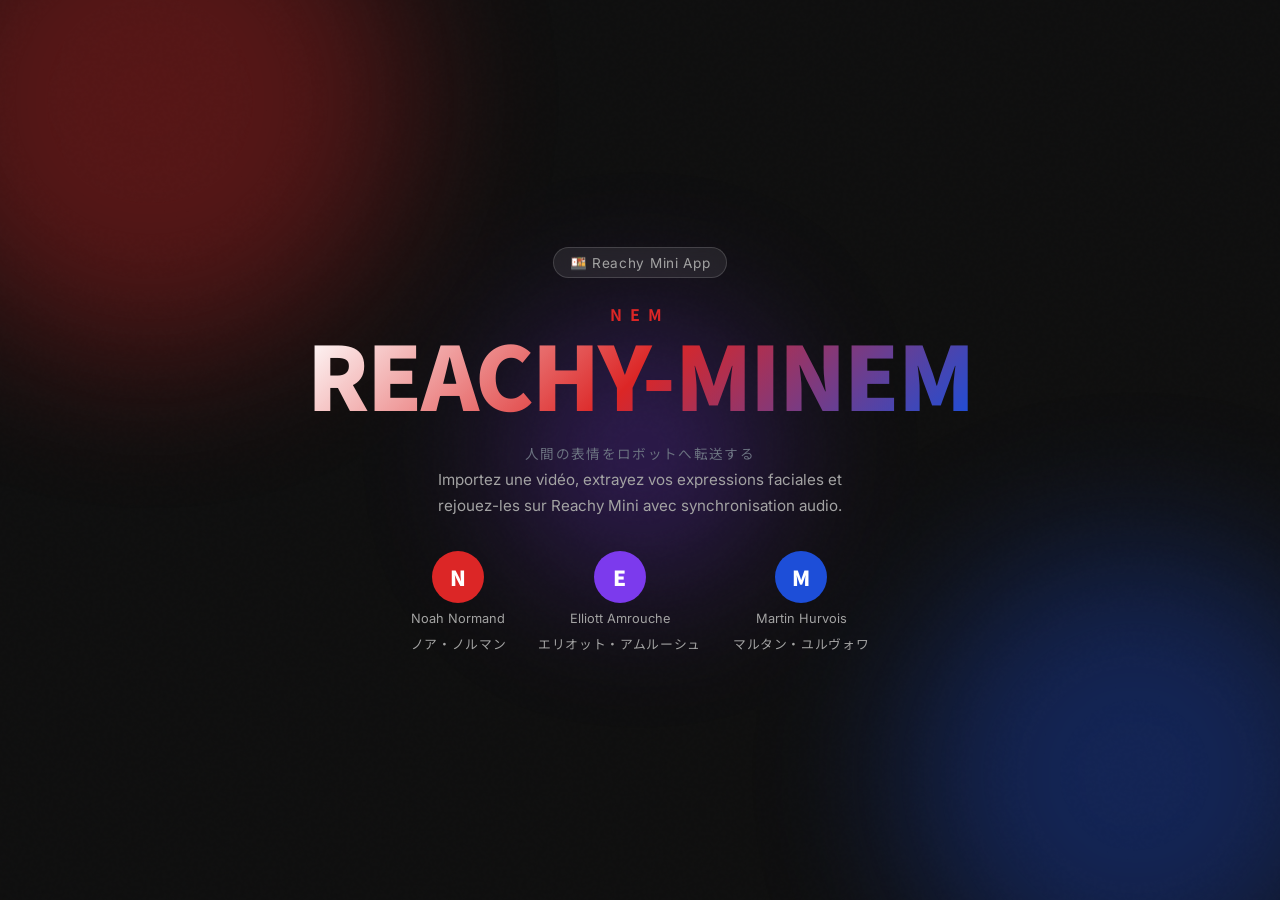
==== commit e6a8ded6: "app web v3" ====
--- a/index.html
+++ b/index.html
@@ -26,8 +26,8 @@
 				<span class="title-main">REACHY-MINEM</span>
 			</h1>
 			<p class="subtitle">
-				<span class="jp">ロボット制御アプリケーション</span><br>
-				Application Python pour contrôler le robot Reachy Mini
+				<span class="jp">人間の表情をロボットへ転送する</span><br>
+				Importez une vidéo, extrayez vos expressions faciales et rejouez-les sur Reachy Mini avec synchronisation audio.
 			</p>
 			<div class="team">
 				<div class="member">
@@ -49,11 +49,6 @@
 		</div>
 	</div>
 
-	<footer class="footer">
-		<a href="" target="_blank">Documentation</a>
-		<a href="https://github.com/pollen-robotics" target="_blank">Pollen Robotics</a>
-		<a href="https://huggingface.co/spaces/pollen-robotics/reachy-mini-landing-page#apps" target="_blank">Autres Apps</a>
-	</footer>
 
 </body>
 
--- a/style.css
+++ b/style.css
@@ -191,26 +191,3 @@
 	letter-spacing: 0.05em;
 }
 
-/* ── FOOTER ───────────────────────────────── */
-
-.footer {
-	position: relative;
-	z-index: 1;
-	display: flex;
-	justify-content: center;
-	gap: 2rem;
-	padding: 1.5rem;
-	border-top: 1px solid rgba(255, 255, 255, 0.06);
-	flex-wrap: wrap;
-}
-
-.footer a {
-	color: #a3a3a3;
-	text-decoration: none;
-	font-size: 0.85rem;
-	transition: color 0.2s;
-}
-
-.footer a:hover {
-	color: #f5f5f5;
-}
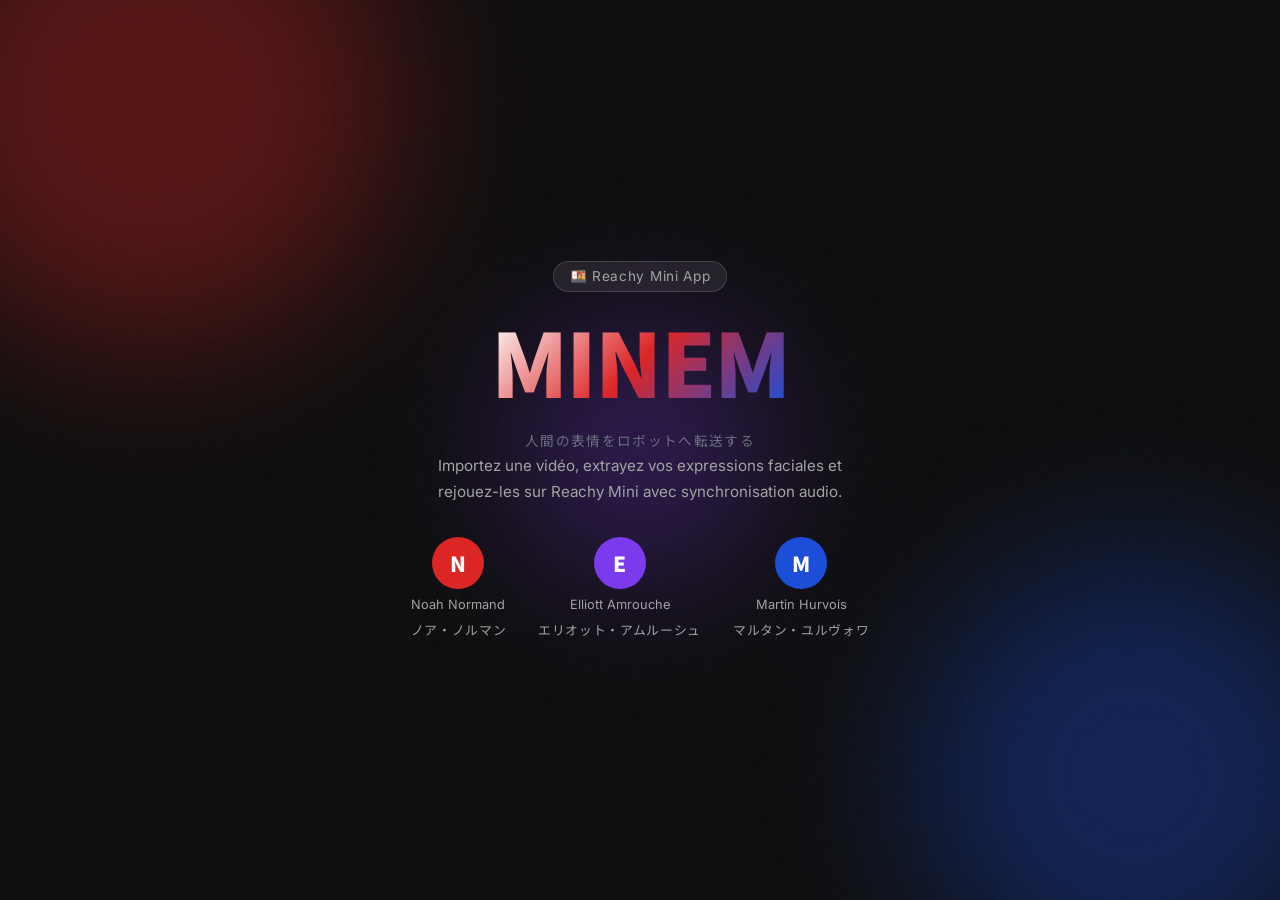
==== commit 673918b4: "nom app MINEM" ====
--- a/index.html
+++ b/index.html
@@ -4,7 +4,7 @@
 <head>
 	<meta charset="utf-8" />
 	<meta name="viewport" content="width=device-width, initial-scale=1.0" />
-	<title>REACHY-MINEM</title>
+	<title>MINEM</title>
 	<link rel="stylesheet" href="style.css" />
 	<link href="https://fonts.googleapis.com/css2?family=Noto+Sans+JP:wght@400;700;900&family=Inter:wght@400;600;700&display=swap" rel="stylesheet">
 </head>
@@ -22,8 +22,7 @@
 		<div class="hero-content">
 			<div class="badge">🍱 Reachy Mini App</div>
 			<h1 class="title">
-				<span class="title-nem">NEM</span>
-				<span class="title-main">REACHY-MINEM</span>
+				<span class="title-main">MINEM</span>
 			</h1>
 			<p class="subtitle">
 				<span class="jp">人間の表情をロボットへ転送する</span><br>
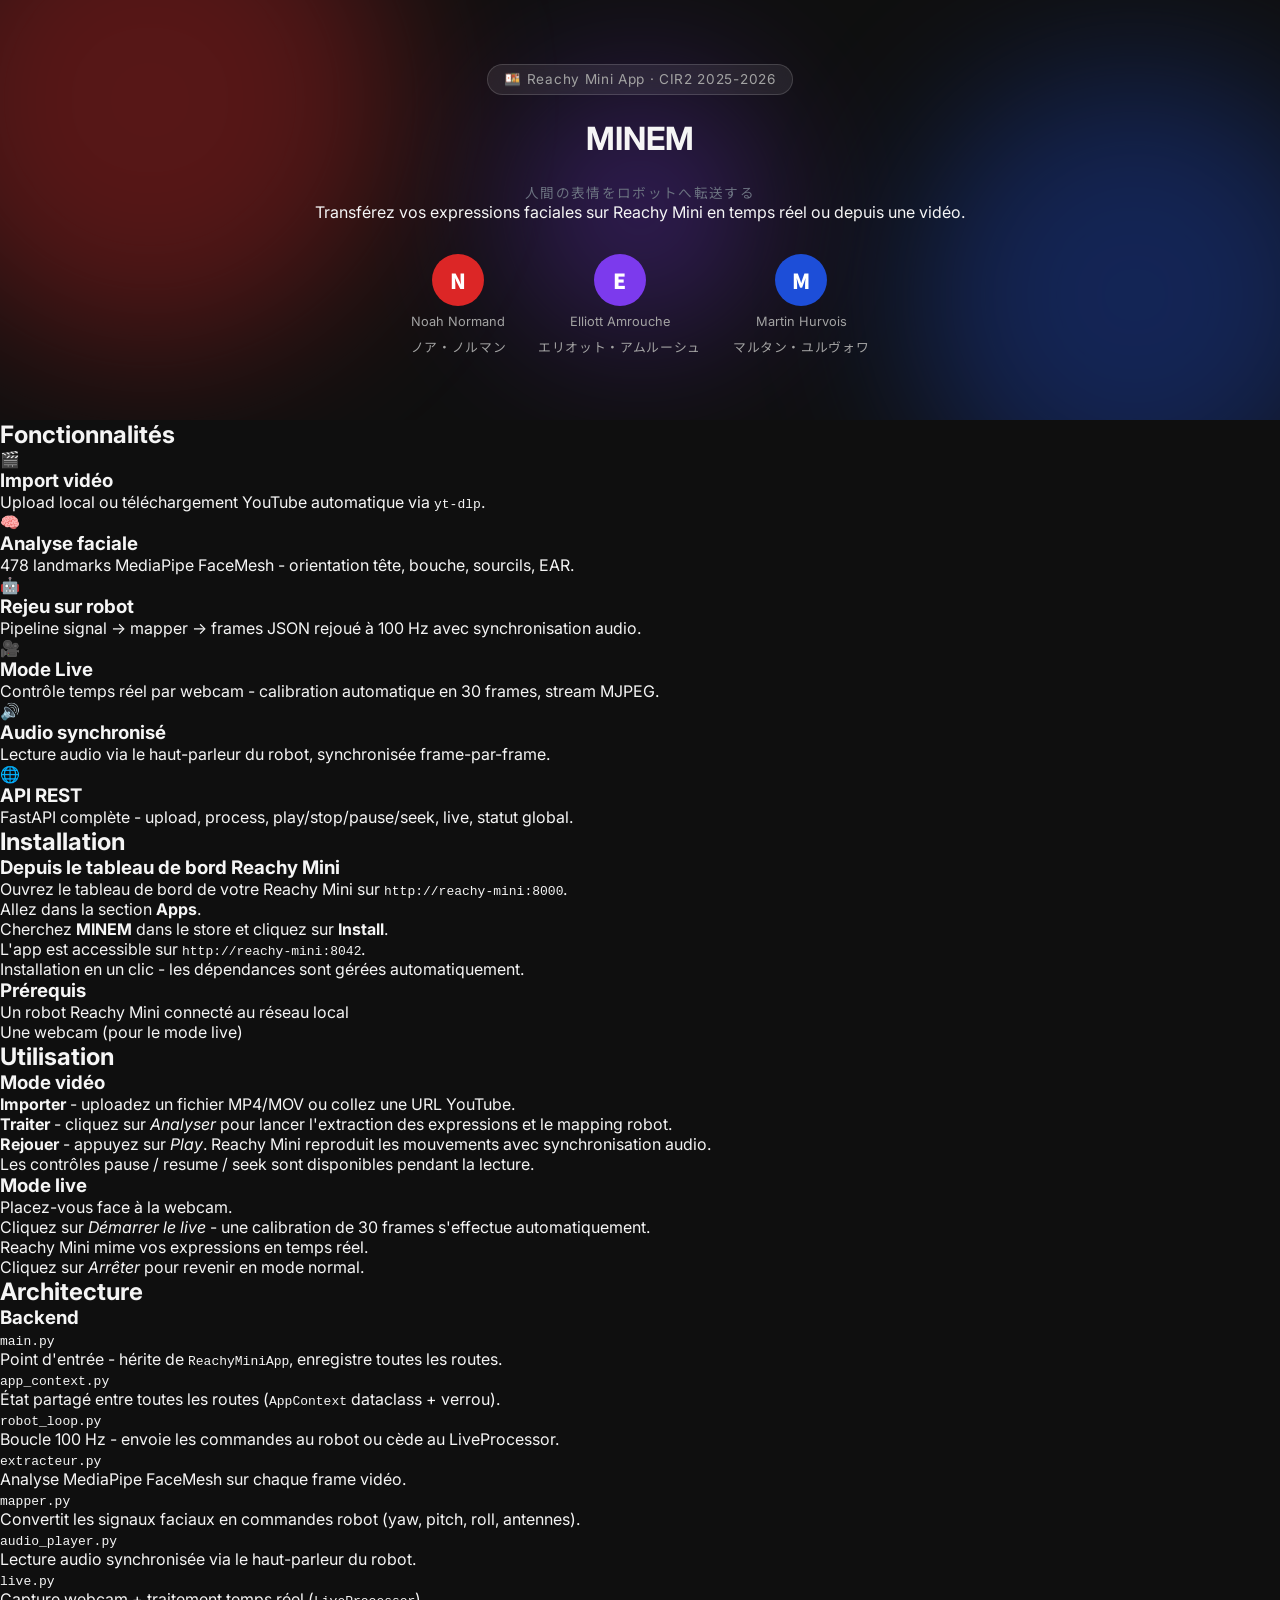
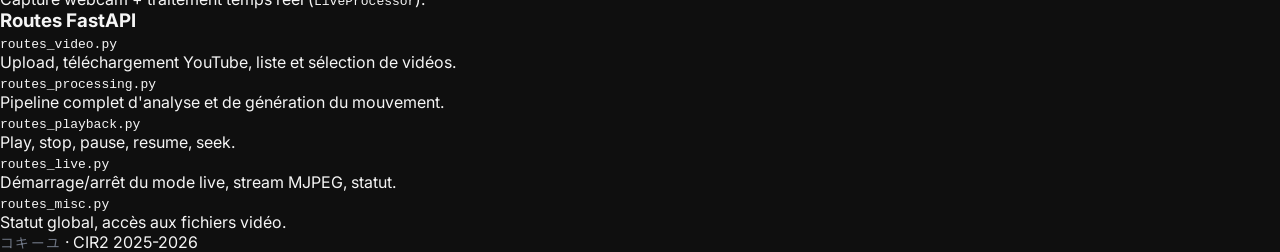
==== commit 73cb5f06: "Update index.html" ====
--- a/index.html
+++ b/index.html
@@ -1,54 +1,156 @@
 <!doctype html>
 <html lang="fr">
-
 <head>
 	<meta charset="utf-8" />
 	<meta name="viewport" content="width=device-width, initial-scale=1.0" />
-	<title>MINEM</title>
+	<title>MINEM - Reachy Mini App</title>
 	<link rel="stylesheet" href="style.css" />
-	<link href="https://fonts.googleapis.com/css2?family=Noto+Sans+JP:wght@400;700;900&family=Inter:wght@400;600;700&display=swap" rel="stylesheet">
+	<link href="https://fonts.googleapis.com/css2?family=Noto+Sans+JP:wght@700;900&family=Inter:wght@400;600&display=swap" rel="stylesheet">
 </head>
-
 <body>
 
-	<div class="noise-overlay"></div>
+<!-- HERO -->
+<header class="hero">
+	<div class="hero-bg">
+		<div class="circle c1"></div>
+		<div class="circle c2"></div>
+		<div class="circle c3"></div>
+	</div>
+	<div class="hero-content">
+		<span class="badge">🍱 Reachy Mini App · CIR2 2025-2026</span>
+		<h1>MINEM</h1>
+		<p class="tagline">
+			<span class="jp">人間の表情をロボットへ転送する</span><br>
+			Transférez vos expressions faciales sur Reachy Mini en temps réel ou depuis une vidéo.
+		</p>
+		<div class="team">
+			<div class="member"><div class="avatar" style="background:#dc2626">N</div><span>Noah Normand</span><span class="member-jp">ノア・ノルマン</span></div>
+			<div class="member"><div class="avatar" style="background:#7c3aed">E</div><span>Elliott Amrouche</span><span class="member-jp">エリオット・アムルーシュ</span></div>
+			<div class="member"><div class="avatar" style="background:#1d4ed8">M</div><span>Martin Hurvois</span><span class="member-jp">マルタン・ユルヴォワ</span></div>
+		</div>
+	</div>
+</header>
 
-	<div class="hero">
-		<div class="hero-bg">
-			<div class="circle c1"></div>
-			<div class="circle c2"></div>
-			<div class="circle c3"></div>
-		</div>
-		<div class="hero-content">
-			<div class="badge">🍱 Reachy Mini App</div>
-			<h1 class="title">
-				<span class="title-main">MINEM</span>
-			</h1>
-			<p class="subtitle">
-				<span class="jp">人間の表情をロボットへ転送する</span><br>
-				Importez une vidéo, extrayez vos expressions faciales et rejouez-les sur Reachy Mini avec synchronisation audio.
-			</p>
-			<div class="team">
-				<div class="member">
-					<div class="avatar" style="background: var(--red)">N</div>
-					<span>Noah Normand</span>
-					<span class="member-jp">ノア・ノルマン</span>
-				</div>
-				<div class="member">
-					<div class="avatar" style="background: #7c3aed">E</div>
-					<span>Elliott Amrouche</span>
-					<span class="member-jp">エリオット・アムルーシュ</span>
-				</div>
-				<div class="member">
-					<div class="avatar" style="background: var(--blue)">M</div>
-					<span>Martin Hurvois</span>
-					<span class="member-jp">マルタン・ユルヴォワ</span>
-				</div>
+<!-- FONCTIONNALITES -->
+<section class="section section--alt">
+	<div class="container">
+		<h2>Fonctionnalités</h2>
+		<div class="features-grid">
+			<div class="feature-card">
+				<div class="feature-icon">🎬</div>
+				<h3>Import vidéo</h3>
+				<p>Upload local ou téléchargement YouTube automatique via <code>yt-dlp</code>.</p>
+			</div>
+			<div class="feature-card">
+				<div class="feature-icon">🧠</div>
+				<h3>Analyse faciale</h3>
+				<p>478 landmarks MediaPipe FaceMesh - orientation tête, bouche, sourcils, EAR.</p>
+			</div>
+			<div class="feature-card">
+				<div class="feature-icon">🤖</div>
+				<h3>Rejeu sur robot</h3>
+				<p>Pipeline signal -> mapper -> frames JSON rejoué à 100 Hz avec synchronisation audio.</p>
+			</div>
+			<div class="feature-card">
+				<div class="feature-icon">🎥</div>
+				<h3>Mode Live</h3>
+				<p>Contrôle temps réel par webcam - calibration automatique en 30 frames, stream MJPEG.</p>
+			</div>
+			<div class="feature-card">
+				<div class="feature-icon">🔊</div>
+				<h3>Audio synchronisé</h3>
+				<p>Lecture audio via le haut-parleur du robot, synchronisée frame-par-frame.</p>
+			</div>
+			<div class="feature-card">
+				<div class="feature-icon">🌐</div>
+				<h3>API REST</h3>
+				<p>FastAPI complète - upload, process, play/stop/pause/seek, live, statut global.</p>
 			</div>
 		</div>
 	</div>
+</section>
 
+<!-- INSTALLATION -->
+<section class="section">
+	<div class="container">
+		<h2>Installation</h2>
+
+		<h3>Depuis le tableau de bord Reachy Mini</h3>
+		<ol>
+			<li>Ouvrez le tableau de bord de votre Reachy Mini sur <code>http://reachy-mini:8000</code>.</li>
+			<li>Allez dans la section <strong>Apps</strong>.</li>
+			<li>Cherchez <strong>MINEM</strong> dans le store et cliquez sur <strong>Install</strong>.</li>
+			<li>L'app est accessible sur <code>http://reachy-mini:8042</code>.</li>
+		</ol>
+		<p class="note">Installation en un clic - les dépendances sont gérées automatiquement.</p>
+
+		<h3>Prérequis</h3>
+		<ul>
+			<li>Un robot Reachy Mini connecté au réseau local</li>
+			<li>Une webcam (pour le mode live)</li>
+		</ul>
+	</div>
+</section>
+
+<!-- UTILISATION -->
+<section class="section section--alt">
+	<div class="container">
+		<h2>Utilisation</h2>
+
+		<h3>Mode vidéo</h3>
+		<ol>
+			<li><strong>Importer</strong> - uploadez un fichier MP4/MOV ou collez une URL YouTube.</li>
+			<li><strong>Traiter</strong> - cliquez sur <em>Analyser</em> pour lancer l'extraction des expressions et le mapping robot.</li>
+			<li><strong>Rejouer</strong> - appuyez sur <em>Play</em>. Reachy Mini reproduit les mouvements avec synchronisation audio.</li>
+		</ol>
+		<p class="note">Les contrôles pause / resume / seek sont disponibles pendant la lecture.</p>
+
+		<h3>Mode live</h3>
+		<ol>
+			<li>Placez-vous face à la webcam.</li>
+			<li>Cliquez sur <em>Démarrer le live</em> - une calibration de 30 frames s'effectue automatiquement.</li>
+			<li>Reachy Mini mime vos expressions en temps réel.</li>
+			<li>Cliquez sur <em>Arrêter</em> pour revenir en mode normal.</li>
+		</ol>
+
+	</div>
+</section>
+
+<!-- ARCHITECTURE -->
+<section class="section section--alt">
+	<div class="container">
+		<h2>Architecture</h2>
+		<div class="arch-cols">
+			<div>
+				<h3>Backend</h3>
+				<dl>
+					<dt><code>main.py</code></dt><dd>Point d'entrée - hérite de <code>ReachyMiniApp</code>, enregistre toutes les routes.</dd>
+					<dt><code>app_context.py</code></dt><dd>État partagé entre toutes les routes (<code>AppContext</code> dataclass + verrou).</dd>
+					<dt><code>robot_loop.py</code></dt><dd>Boucle 100 Hz - envoie les commandes au robot ou cède au LiveProcessor.</dd>
+					<dt><code>extracteur.py</code></dt><dd>Analyse MediaPipe FaceMesh sur chaque frame vidéo.</dd>
+					<dt><code>mapper.py</code></dt><dd>Convertit les signaux faciaux en commandes robot (yaw, pitch, roll, antennes).</dd>
+					<dt><code>audio_player.py</code></dt><dd>Lecture audio synchronisée via le haut-parleur du robot.</dd>
+					<dt><code>live.py</code></dt><dd>Capture webcam + traitement temps réel (<code>LiveProcessor</code>).</dd>
+				</dl>
+			</div>
+			<div>
+				<h3>Routes FastAPI</h3>
+				<dl>
+					<dt><code>routes_video.py</code></dt><dd>Upload, téléchargement YouTube, liste et sélection de vidéos.</dd>
+					<dt><code>routes_processing.py</code></dt><dd>Pipeline complet d'analyse et de génération du mouvement.</dd>
+					<dt><code>routes_playback.py</code></dt><dd>Play, stop, pause, resume, seek.</dd>
+					<dt><code>routes_live.py</code></dt><dd>Démarrage/arrêt du mode live, stream MJPEG, statut.</dd>
+					<dt><code>routes_misc.py</code></dt><dd>Statut global, accès aux fichiers vidéo.</dd>
+				</dl>
+			</div>
+		</div>
+	</div>
+</section>
+
+<!-- FOOTER -->
+<footer class="footer">
+	<span class="jp">コキーユ</span> · CIR2 2025-2026
+</footer>
 
 </body>
-
 </html>
